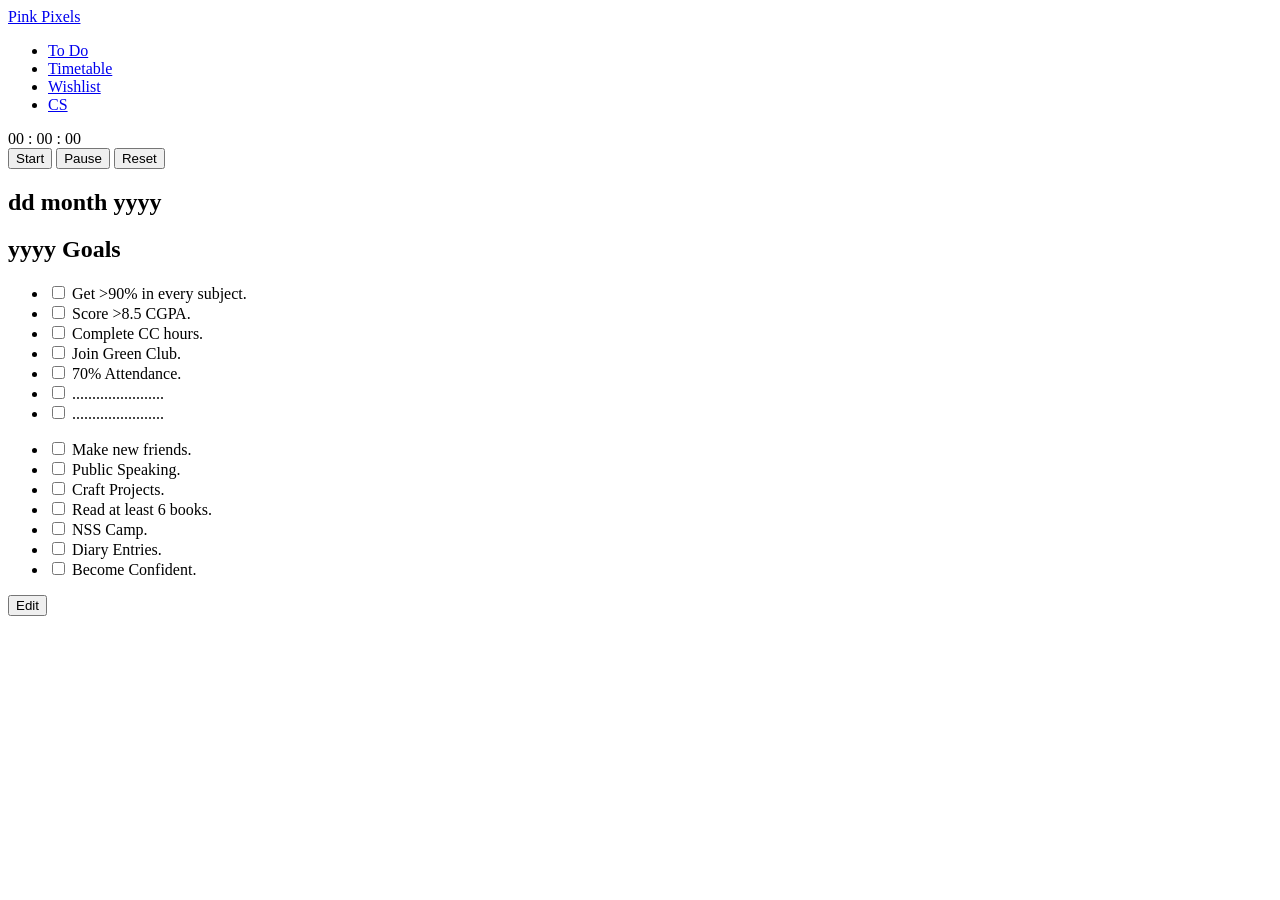
==== index.html @ b634c0c6 "Add files via upload" ====
<!DOCTYPE html>
<html lang="en">
<head>
    <meta charset="UTF-8">
    <meta name="viewport" content="width=device-width, initial-scale=1.0">

    <title>Pink Pixels</title>

    <!-- Google Fonts -->
    <link rel="preconnect" href="https://fonts.googleapis.com">
    <link rel="preconnect" href="https://fonts.gstatic.com" crossorigin>

    <link href="https://fonts.googleapis.com/css2?family=Lalezar&family=Noto+Serif+Display:wght@400;600;700&family=Tangerine:wght@700&display=swap" rel="stylesheet">

    <!-- CSS -->
    <link rel="stylesheet" href="css/style.css">
    <link rel="stylesheet" href="css/navbar.css">
    <link rel="stylesheet" href="css/home.css">
</head>

<body>

    <!-- ================= NAVBAR ================= -->

    <header class="navbar">

        <a href="index.html" class="logo">
            Pink Pixels
        </a>

        <nav>
            <ul class="nav-links">
                <li><a href="pages/todo.html">To Do</a></li>
                <li><a href="pages/timetable.html">Timetable</a></li>
                <li><a href="pages/wishlist.html">Wishlist</a></li>
                <li><a href="pages/cs.html">CS</a></li>
            </ul>
        </nav>

    </header>

    <!-- ================= MAIN ================= -->

    <main class="home-container">

        <!-- LEFT -->

        <section class="left-panel">

            <!-- Analog Clock -->

            <div class="clock-container">
                <div id="analogClock"></div>
            </div>

            <!-- Stopwatch -->

            <div class="stopwatch-container">

                <div id="stopwatchDisplay">
                    00 : 00 : 00
                </div>

                <div class="stopwatch-buttons">
                    <button id="startBtn">Start</button>
                    <button id="pauseBtn">Pause</button>
                    <button id="resetBtn">Reset</button>
                </div>

            </div>

            <!-- Date -->

            <h2 id="currentDate">
                dd month yyyy
            </h2>

        </section>

        <!-- RIGHT -->

        <section class="right-panel">

            <div class="goals-banner">
                <h2 id="goalYear">
                    yyyy Goals
                </h2>
            </div>

            <div class="goal-wrapper">

                <!-- Card 1 -->

                <div class="goal-card">

                    <ul>

                        <li>
                            <input type="checkbox" data-id="home-goal-1">
                            <span class="editable" data-id="goal1"> Get &gt;90% in every subject.</span>
                        </li>

                        <li>
                            <input type="checkbox">
                            <span class="editable" data-id="goal2">Score &gt;8.5 CGPA.</span>
                        </li>

                        <li>
                            <input type="checkbox">
                            <span class="editable" data-id="goal3">Complete CC hours.</span>
                        </li>

                        <li>
                            <input type="checkbox">
                            <span class="editable" data-id="goal4">Join Green Club.</span>
                        </li>

                        <li>
                            <input type="checkbox">
                            <span class="editable" data-id="goal5">70% Attendance.</span>
                        </li>

                        <li>
                            <input type="checkbox">
                            <span class="editable" data-id="goal6">.......................</span>
                        </li>

                        <li>
                            <input type="checkbox">
                            <span class="editable" data-id="goal7">.......................</span>
                        </li>

                    </ul>

                </div>

                <!-- Card 2 -->

                <div class="goal-card">

                    <ul>

                        <li>
                            <input type="checkbox">
                            <span class="editable" data-id="goal8">Make new friends.</span>
                        </li>

                        <li>
                            <input type="checkbox">
                            <span class="editable" data-id="goal9">Public Speaking.</span>
                        </li>

                        <li>
                            <input type="checkbox">
                            <span class="editable" data-id="goal10">Craft Projects.</span>
                        </li>

                        <li>
                            <input type="checkbox">
                            <span class="editable" data-id="goal11">Read at least 6 books.</span>
                        </li>

                        <li>
                            <input type="checkbox">
                            <span class="editable" data-id="goal12">NSS Camp.</span>
                        </li>

                        <li>
                            <input type="checkbox">
                            <span class="editable" data-id="goal13">Diary Entries.</span>
                        </li>

                        <li>
                            <input type="checkbox">
                            <span class="editable" data-id="goal14">Become Confident.</span>
                        </li>

                    </ul>

                </div>

            </div>

            <!-- Edit Button -->

            <button id="editBtn">
                Edit
            </button>

        </section>

    </main>

    <!-- JS -->

    <script src="js/navigation.js"></script>
    <script src="js/clock.js"></script>
    <script src="js/stopwatch.js"></script>
    <script src="js/editable.js"></script>
    <script src="js/storage.js"></script>

</body>
</html>
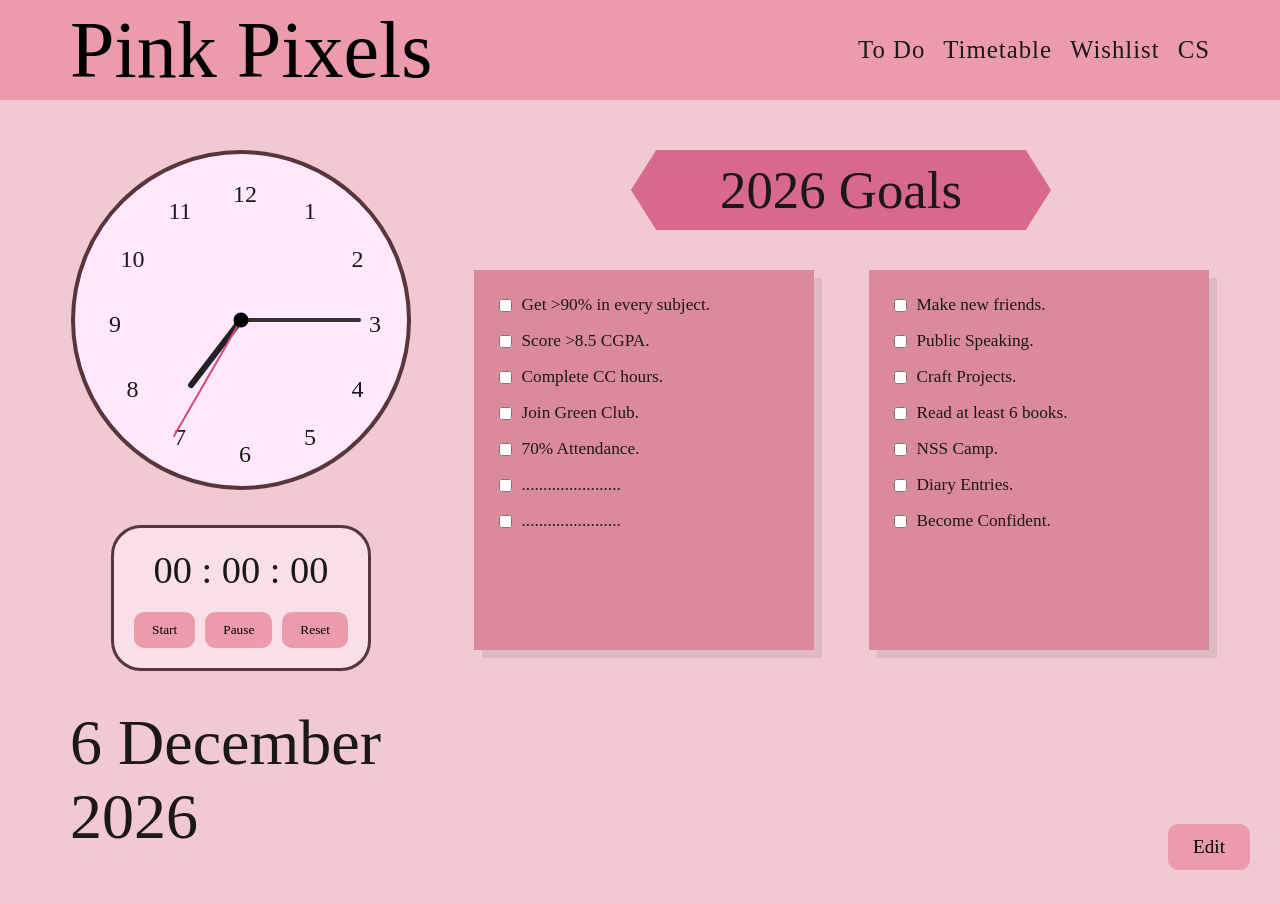
==== commit 8244fe3b: "Refactor index.html for improved structure Updated HTML structure and fixed file paths for CSS and J" ====
--- a/index.html
+++ b/index.html
@@ -13,9 +13,9 @@
     <link href="https://fonts.googleapis.com/css2?family=Lalezar&family=Noto+Serif+Display:wght@400;600;700&family=Tangerine:wght@700&display=swap" rel="stylesheet">
 
     <!-- CSS -->
-    <link rel="stylesheet" href="css/style.css">
-    <link rel="stylesheet" href="css/navbar.css">
-    <link rel="stylesheet" href="css/home.css">
+    <link rel="stylesheet" href="style.css">
+    <link rel="stylesheet" href="navbar.css">
+    <link rel="stylesheet" href="home.css">
 </head>
 
 <body>
@@ -30,10 +30,10 @@
 
         <nav>
             <ul class="nav-links">
-                <li><a href="pages/todo.html">To Do</a></li>
-                <li><a href="pages/timetable.html">Timetable</a></li>
-                <li><a href="pages/wishlist.html">Wishlist</a></li>
-                <li><a href="pages/cs.html">CS</a></li>
+                <li><a href="todo.html">To Do</a></li>
+                <li><a href="timetable.html">Timetable</a></li>
+                <li><a href="wishlist.html">Wishlist</a></li>
+                <li><a href="cs.html">CS</a></li>
             </ul>
         </nav>
 
@@ -193,11 +193,11 @@
 
     <!-- JS -->
 
-    <script src="js/navigation.js"></script>
-    <script src="js/clock.js"></script>
-    <script src="js/stopwatch.js"></script>
-    <script src="js/editable.js"></script>
-    <script src="js/storage.js"></script>
+    <script src="navigation.js"></script>
+    <script src="clock.js"></script>
+    <script src="stopwatch.js"></script>
+    <script src="editable.js"></script>
+    <script src="storage.js"></script>
 
 </body>
-</html>+</html>
--- a/style.css
+++ b/style.css
@@ -0,0 +1,298 @@
+/* ==========================
+   ROOT VARIABLES
+========================== */
+
+:root{
+
+    --bg:#f1c9d2;
+    --navbar:#ec9bad;
+    --card:#db8a9c;
+    --accent:#ffe7fc;
+    --text:#1c1817;
+    --border:#57363d;
+
+    --logo-font:"Tangerine",cursive;
+    --heading-font:"Lalezar",cursive;
+    --body-font:"Noto Serif Display",serif;
+
+}
+
+/* ==========================
+   RESET
+========================== */
+
+*{
+    margin:0;
+    padding:0;
+    box-sizing:border-box;
+}
+
+body{
+
+    background:var(--bg);
+    color:var(--text);
+    font-family:var(--body-font);
+
+}
+
+a{
+
+    text-decoration:none;
+    color:inherit;
+
+}
+
+ul{
+
+    list-style:none;
+
+}
+
+button{
+
+    cursor:pointer;
+    border:none;
+    font-family:var(--heading-font);
+
+}
+
+img{
+
+    max-width:100%;
+    display:block;
+
+}
+
+.editable{
+
+    outline:none;
+
+}
+
+/* ==========================
+   CLOCK
+========================== */
+
+.clock-container{
+
+    width:340px;
+    height:340px;
+
+    border:4px solid var(--border);
+    border-radius:50%;
+
+    background:var(--accent);
+
+    position:relative;
+
+}
+
+#analogClock{
+
+    width:100%;
+    height:100%;
+
+    position:relative;
+
+}
+
+.number{
+
+    position:absolute;
+
+    font-family:var(--heading-font);
+
+    font-size:1.5rem;
+
+    transform:translate(-50%,-50%);
+
+}
+
+.hand{
+
+    position:absolute;
+
+    left:50%;
+    bottom:50%;
+
+    transform-origin:bottom center;
+
+    border-radius:10px;
+
+}
+
+#hour{
+
+    width:6px;
+    height:85px;
+
+    background:#222;
+
+}
+
+#minute{
+
+    width:4px;
+    height:120px;
+
+    background:#333;
+
+}
+
+#second{
+
+    width:2px;
+    height:135px;
+
+    background:#d34b73;
+
+}
+
+#analogClock::after{
+
+    content:"";
+
+    position:absolute;
+
+    left:50%;
+    top:50%;
+
+    transform:translate(-50%,-50%);
+
+    width:15px;
+    height:15px;
+
+    border-radius:50%;
+
+    background:black;
+
+}
+
+/* ==========================
+   STOPWATCH
+========================== */
+
+.stopwatch-container{
+
+    width:260px;
+
+    background:#f8dfe8;
+
+    border:3px solid var(--border);
+
+    border-radius:30px;
+
+    padding:20px;
+
+    text-align:center;
+
+}
+
+#stopwatchDisplay{
+
+    font-family:var(--heading-font);
+
+    font-size:2.4rem;
+
+    margin-bottom:20px;
+
+}
+
+.stopwatch-buttons{
+
+    display:flex;
+
+    justify-content:center;
+
+    gap:10px;
+
+}
+
+.stopwatch-buttons button{
+
+    background:var(--navbar);
+
+    padding:10px 18px;
+
+    border-radius:10px;
+
+    transition:.2s;
+
+}
+
+.stopwatch-buttons button:hover{
+
+    background:#d66f8e;
+
+}
+
+/* ==========================
+   DATE
+========================== */
+
+#currentDate{
+
+    font-family:var(--logo-font);
+
+    font-size:4rem;
+
+    font-weight:normal;
+
+}
+
+/* ==========================
+   EDIT BUTTON
+========================== */
+
+#editBtn{
+
+    position:fixed;
+
+    right:30px;
+    bottom:30px;
+
+    padding:12px 25px;
+
+    border-radius:10px;
+
+    background:var(--navbar);
+
+    font-size:1.2rem;
+
+}
+
+#editBtn:hover{
+
+    background:#d66f8e;
+
+}
+
+/* ==========================
+   SCROLLBAR
+========================== */
+
+::-webkit-scrollbar{
+
+    width:10px;
+
+}
+
+::-webkit-scrollbar-track{
+
+    background:#efbfd0;
+
+}
+
+::-webkit-scrollbar-thumb{
+
+    background:#db8a9c;
+
+    border-radius:20px;
+
+}
+
+::-webkit-scrollbar-thumb:hover{
+
+    background:#c96b89;
+
+}
--- a/navbar.css
+++ b/navbar.css
@@ -0,0 +1,94 @@
+/* ===========================
+   NAVBAR
+=========================== */
+
+.navbar{
+
+    width:100%;
+    height:100px;
+
+    background:var(--navbar);
+
+    display:flex;
+    justify-content:space-between;
+    align-items:center;
+
+    padding:0 70px;
+
+}
+
+
+/* ===========================
+   LOGO
+=========================== */
+
+.logo{
+
+    font-family:var(--logo-font);
+    font-size:5rem;
+    color:black;
+
+}
+
+
+/* ===========================
+   NAVIGATION
+=========================== */
+
+.nav-links{
+
+    display:flex;
+    gap:18px;
+
+}
+
+
+.nav-links li a{
+
+    font-family:var(--heading-font);
+
+    font-size:1.55rem;
+
+    letter-spacing:1px;
+
+    transition:.25s;
+
+}
+
+
+.nav-links li a:hover{
+
+    color:white;
+
+}
+
+
+/* ===========================
+   ACTIVE PAGE
+=========================== */
+
+.nav-links li a.active{
+
+    border-bottom:4px solid black;
+
+}
+
+
+/* ===========================
+   RESPONSIVE
+=========================== */
+
+@media(max-width:1000px){
+
+    .navbar{
+
+        flex-direction:column;
+        height:auto;
+
+        gap:20px;
+
+        padding:25px;
+
+    }
+
+}
--- a/home.css
+++ b/home.css
@@ -0,0 +1,169 @@
+/* ==========================
+   HOME LAYOUT
+========================== */
+
+.home-container{
+
+    display:flex;
+    justify-content:space-between;
+    align-items:flex-start;
+
+    gap:60px;
+
+    padding:50px 70px;
+
+}
+
+/* ==========================
+   LEFT PANEL
+========================== */
+
+.left-panel{
+
+    width:30%;
+
+    display:flex;
+    flex-direction:column;
+    align-items:center;
+    justify-content:center;
+
+    gap:35px;
+
+}
+
+/* ==========================
+   RIGHT PANEL
+========================== */
+
+.right-panel{
+
+    flex:1;
+
+    display:flex;
+    flex-direction:column;
+    align-items:center;
+
+    gap:40px;
+
+}
+
+/* ==========================
+   GOALS RIBBON
+========================== */
+
+.goals-banner{
+
+    width:420px;
+    height:80px;
+
+    background:#d9688d;
+
+    clip-path:polygon(
+        0 50%,
+        6% 0,
+        94% 0,
+        100% 50%,
+        94% 100%,
+        6% 100%
+    );
+
+    display:flex;
+    justify-content:center;
+    align-items:center;
+
+}
+
+#goalYear{
+
+    font-family:var(--logo-font);
+
+    font-size:3.3rem;
+
+    font-weight:normal;
+
+}
+
+/* ==========================
+   GOAL CARDS
+========================== */
+
+.goal-wrapper{
+
+    display:flex;
+
+    justify-content:center;
+
+    gap:55px;
+
+    width:100%;
+
+}
+
+.goal-card{
+
+    width:340px;
+
+    min-height:380px;
+
+    background:var(--card);
+
+    padding:25px;
+
+    box-shadow:8px 8px rgba(0,0,0,.08);
+
+}
+
+.goal-card ul{
+
+    display:flex;
+    flex-direction:column;
+
+    gap:16px;
+
+}
+
+.goal-card li{
+
+    display:flex;
+
+    align-items:flex-start;
+
+    gap:10px;
+
+    font-size:1.08rem;
+
+}
+
+.goal-card input{
+
+    margin-top:4px;
+
+}
+
+/* ==========================
+   RESPONSIVE
+========================== */
+
+@media(max-width:1200px){
+
+    .home-container{
+
+        flex-direction:column;
+        align-items:center;
+
+    }
+
+    .left-panel{
+
+        width:100%;
+
+    }
+
+    .goal-wrapper{
+
+        flex-direction:column;
+        align-items:center;
+
+    }
+
+}
